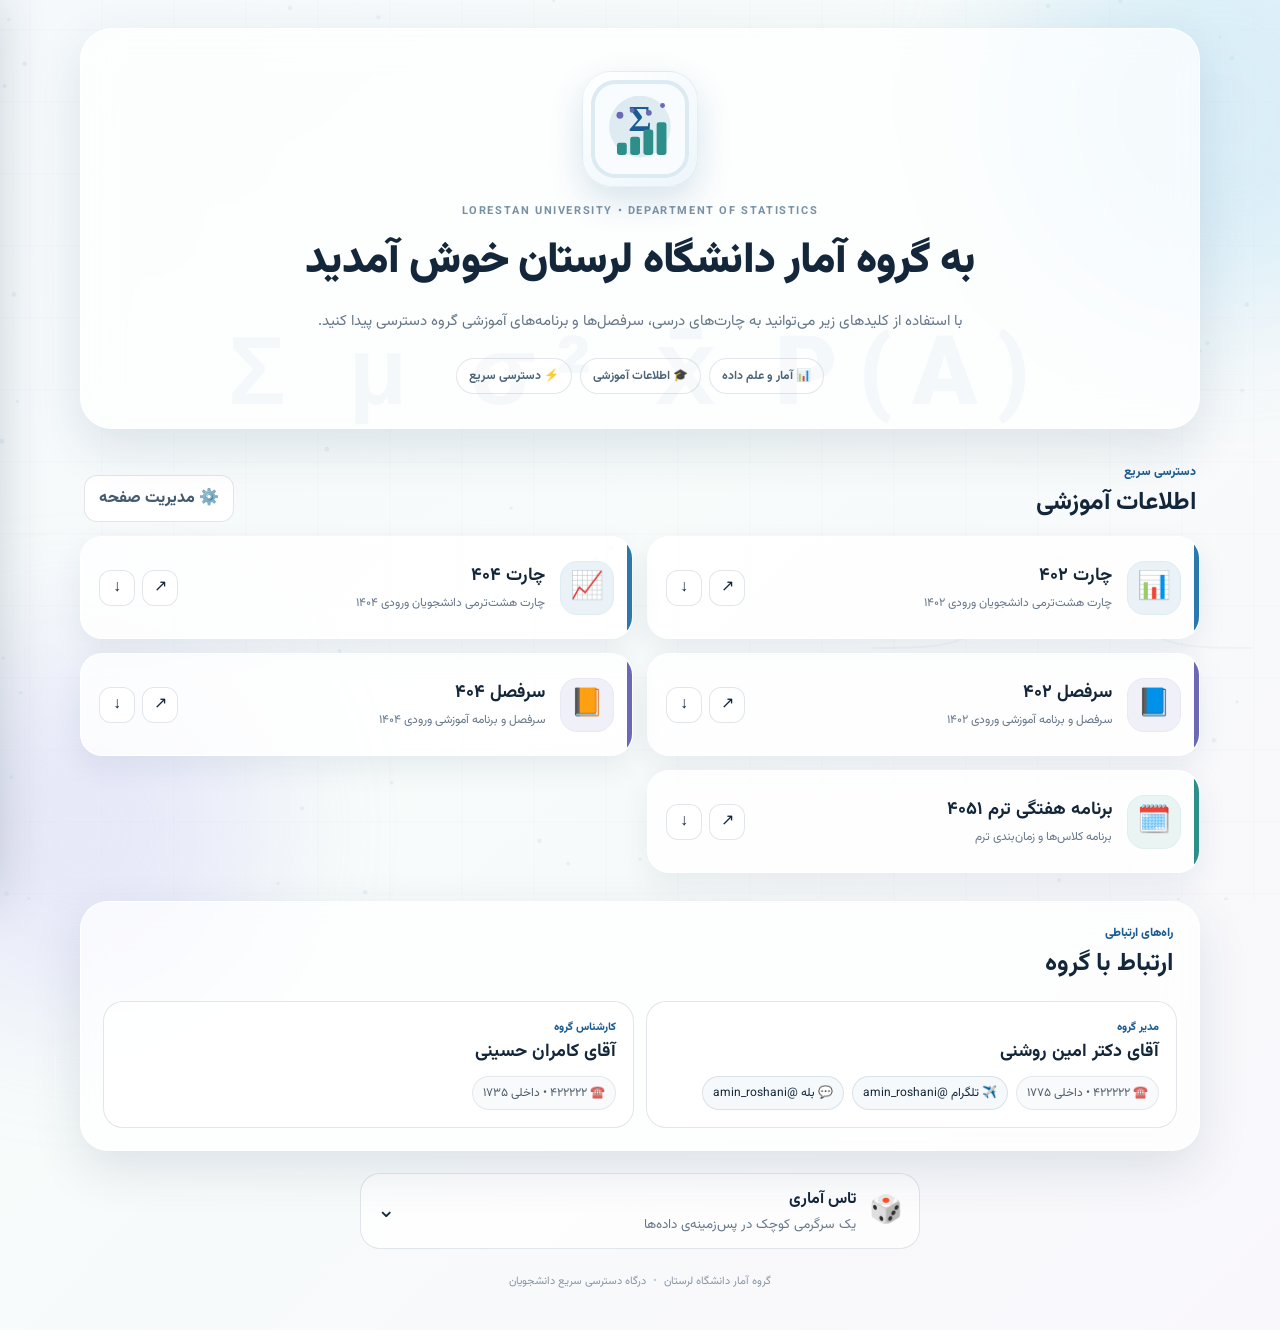
==== index.html @ 7fa40eb5 "Add files via upload" ====
<!doctype html>
<html lang="fa" dir="rtl">
<head>
  <meta charset="utf-8" />
  <meta name="viewport" content="width=device-width,initial-scale=1" />
  <meta name="theme-color" content="#173d67" />
  <meta name="description" content="درگاه اطلاعات آموزشی گروه آمار دانشگاه لرستان" />
  <title>گروه آمار دانشگاه لرستان</title>
  <link rel="icon" href="assets/favicon.svg" type="image/svg+xml" />
  <link rel="preconnect" href="https://fonts.googleapis.com">
  <link rel="preconnect" href="https://fonts.gstatic.com" crossorigin>
  <link href="https://fonts.googleapis.com/css2?family=Vazirmatn:wght@300;400;500;600;700;800;900&display=swap" rel="stylesheet">
  <link rel="stylesheet" href="assets/style.css" />
</head>
<body>
  <canvas id="stats-bg" aria-hidden="true"></canvas>
  <div class="ambient ambient-a"></div>
  <div class="ambient ambient-b"></div>

  <main class="shell">
    <section class="hero glass">
      <div class="logo-wrap" aria-label="لوگوی گروه آمار">
        <img id="site-logo" src="assets/logo-statistics.svg" alt="لوگوی گروه آمار دانشگاه لرستان" />
      </div>
      <div class="eyebrow">LORESTAN UNIVERSITY • DEPARTMENT OF STATISTICS</div>
      <h1 id="site-title">به گروه آمار دانشگاه لرستان خوش آمدید</h1>
      <p id="site-intro">با استفاده از کلیدهای زیر می‌توانید به چارت‌های درسی، سرفصل‌ها و برنامه‌های آموزشی گروه دسترسی پیدا کنید.</p>
      <div class="hero-badges">
        <span>📊 آمار و علم داده</span>
        <span>🎓 اطلاعات آموزشی</span>
        <span>⚡ دسترسی سریع</span>
      </div>
    </section>

    <section class="resource-section" aria-labelledby="resources-heading">
      <div class="section-heading">
        <div>
          <span class="section-kicker">دسترسی سریع</span>
          <h2 id="resources-heading">اطلاعات آموزشی</h2>
        </div>
        <button class="soft-btn" id="edit-mode-btn" type="button" title="ویرایش محلی صفحه">⚙️ مدیریت صفحه</button>
      </div>
      <div class="resource-grid" id="resource-grid"></div>
    </section>

    <section class="contact-section glass" aria-labelledby="contact-heading">
      <div class="section-heading compact">
        <div>
          <span class="section-kicker">راه‌های ارتباطی</span>
          <h2 id="contact-heading">ارتباط با گروه</h2>
        </div>
      </div>
      <div class="contact-grid" id="contact-grid"></div>
    </section>

    <section class="micro-section">
      <button class="dice-card" id="dice-toggle" type="button" aria-expanded="false">
        <span class="dice-icon">🎲</span>
        <span><strong>تاس آماری</strong><small>یک سرگرمی کوچک در پس‌زمینه‌ی داده‌ها</small></span>
        <span class="dice-chevron">⌄</span>
      </button>
      <div class="dice-panel" id="dice-panel" hidden>
        <div class="dice-result">
          <div class="die" id="die-face">⚄</div>
          <div><strong id="dice-number">۵</strong><span>آخرین پرتاب</span></div>
        </div>
        <button class="primary-btn" id="roll-dice" type="button">پرتاب تاس</button>
        <div class="dice-bars" id="dice-bars" aria-label="فراوانی نتایج تاس"></div>
      </div>
    </section>

    <footer>
      <span>گروه آمار دانشگاه لرستان</span>
      <span class="dot">•</span>
      <span>درگاه دسترسی سریع دانشجویان</span>
    </footer>
  </main>

  <div class="modal-backdrop" id="editor-backdrop" hidden></div>
  <aside class="editor" id="editor-panel" aria-hidden="true" aria-label="ویرایشگر صفحه">
    <div class="editor-head">
      <div><span class="section-kicker">ویرایش محلی</span><h2>مدیریت صفحه</h2></div>
      <button class="icon-btn" id="close-editor" type="button" aria-label="بستن">✕</button>
    </div>
    <div class="editor-note">تغییرات این بخش فقط در مرورگر شما ذخیره می‌شود. برای انتشار عمومی، فایل تنظیمات را خروجی بگیرید و در GitHub جایگزین کنید.</div>

    <div class="editor-tabs">
      <button class="tab active" data-tab="links" type="button">کلیدها</button>
      <button class="tab" data-tab="texts" type="button">متن و تماس</button>
      <button class="tab" data-tab="publish" type="button">انتشار</button>
    </div>

    <div class="editor-tab active" data-pane="links">
      <div class="editor-toolbar"><button class="primary-btn" id="add-link" type="button">＋ افزودن کلید</button></div>
      <div id="editor-link-list" class="editor-link-list"></div>
    </div>

    <div class="editor-tab" data-pane="texts">
      <label>عنوان اصلی<input id="edit-title" type="text" /></label>
      <label>متن معرفی<textarea id="edit-intro" rows="3"></textarea></label>
      <div id="editor-contacts"></div>
      <button class="primary-btn" id="save-texts" type="button">ذخیره متن‌ها</button>
    </div>

    <div class="editor-tab" data-pane="publish">
      <div class="publish-box">
        <h3>خروجی برای GitHub</h3>
        <p>پس از ویرایش، فایل تنظیمات جدید را دانلود کنید و آن را جایگزین <code>data/portal-config.js</code> کنید.</p>
        <button class="primary-btn" id="export-config" type="button">⬇️ دانلود portal-config.js</button>
        <button class="soft-btn full" id="reset-local" type="button">↺ بازگشت به نسخه اصلی</button>
      </div>
    </div>
  </aside>

  <dialog id="link-dialog" class="link-dialog">
    <form method="dialog" id="link-form">
      <div class="dialog-head"><h3 id="dialog-title">افزودن کلید</h3><button class="icon-btn" value="cancel" type="submit">✕</button></div>
      <input id="link-id" type="hidden" />
      <label>عنوان کلید<input id="link-title" required type="text" placeholder="مثلاً چارت ۴۰۶" /></label>
      <label>توضیح کوتاه<input id="link-subtitle" type="text" placeholder="مثلاً برنامه درسی هشت‌ترمی" /></label>
      <div class="form-row">
        <label>نماد<input id="link-icon" type="text" maxlength="3" placeholder="📊" /></label>
        <label>نوع فایل<select id="link-kind"><option value="chart">چارت</option><option value="book">سرفصل</option><option value="calendar">برنامه</option><option value="file">فایل</option></select></label>
      </div>
      <label>مسیر یا لینک فایل<input id="link-url" required type="text" placeholder="files/example.pdf" /></label>
      <label class="check"><input id="link-download" type="checkbox" /> دکمه دانلود مستقیم هم نمایش داده شود</label>
      <div class="dialog-actions"><button class="soft-btn" value="cancel" type="submit">انصراف</button><button class="primary-btn" id="save-link" value="default" type="button">ذخیره</button></div>
    </form>
  </dialog>

  <script src="data/portal-config.js"></script>
  <script src="assets/app.js"></script>
</body>
</html>
---- assets/style.css ----
:root{
  --ink:#13263a;--muted:#667789;--line:rgba(22,55,86,.12);--glass:rgba(255,255,255,.72);
  --blue:#1a5c91;--blue2:#2a78ad;--teal:#2e8f8a;--violet:#6b68b5;--shadow:0 18px 50px rgba(28,61,91,.12);
}
*{box-sizing:border-box}html{scroll-behavior:smooth}body{margin:0;min-height:100vh;font-family:"Vazirmatn",Tahoma,sans-serif;color:var(--ink);background:linear-gradient(135deg,#f5f9fc 0%,#f7fbfa 46%,#f9f7fc 100%);overflow-x:hidden}
button,input,textarea,select{font:inherit}button{cursor:pointer}a{color:inherit;text-decoration:none}
#stats-bg{position:fixed;inset:0;width:100%;height:100%;pointer-events:none;opacity:.28;z-index:-3}.ambient{position:fixed;border-radius:50%;filter:blur(70px);z-index:-2;pointer-events:none;opacity:.34}.ambient-a{width:420px;height:420px;background:#a4d8f5;right:-150px;top:-100px}.ambient-b{width:360px;height:360px;background:#c9c7f6;left:-100px;bottom:-110px}
.shell{width:min(1120px,calc(100% - 32px));margin:auto;padding:28px 0 36px}.glass{background:var(--glass);border:1px solid rgba(255,255,255,.9);box-shadow:var(--shadow);backdrop-filter:blur(18px);-webkit-backdrop-filter:blur(18px)}
.hero{position:relative;overflow:hidden;text-align:center;border-radius:32px;padding:42px 28px 34px}.hero:after{content:"Σ   μ   σ²   x̄   P(A)";position:absolute;font-weight:900;font-size:96px;color:rgba(26,92,145,.035);letter-spacing:20px;left:50%;bottom:-28px;transform:translateX(-50%);white-space:nowrap;pointer-events:none}.logo-wrap{width:116px;height:116px;margin:0 auto 16px;padding:8px;background:linear-gradient(145deg,#fff,#edf6fb);border-radius:29px;box-shadow:0 14px 34px rgba(26,92,145,.16);border:1px solid rgba(26,92,145,.08)}.logo-wrap img{width:100%;height:100%;display:block}.eyebrow{direction:ltr;font-size:11px;letter-spacing:1.6px;font-weight:700;color:#7890a3;margin-bottom:8px}.hero h1{font-size:clamp(26px,4vw,43px);margin:0;font-weight:900;letter-spacing:-.8px}.hero p{max-width:730px;margin:12px auto 0;line-height:2;color:var(--muted);font-size:15px}.hero-badges{display:flex;justify-content:center;gap:8px;flex-wrap:wrap;margin-top:21px}.hero-badges span{background:rgba(255,255,255,.78);border:1px solid var(--line);padding:8px 12px;border-radius:999px;font-size:12px;font-weight:700;color:#4c6478}
.resource-section{margin-top:34px}.section-heading{display:flex;align-items:end;justify-content:space-between;gap:18px;margin:0 4px 14px}.section-heading.compact{margin-bottom:18px}.section-kicker{display:block;color:var(--blue);font-size:12px;font-weight:800;margin-bottom:2px}.section-heading h2{margin:0;font-size:25px}.resource-grid{display:grid;grid-template-columns:repeat(2,minmax(0,1fr));gap:14px}.resource-card{position:relative;overflow:hidden;display:grid;grid-template-columns:auto 1fr auto;align-items:center;gap:15px;background:rgba(255,255,255,.82);border:1px solid rgba(255,255,255,.95);box-shadow:0 12px 30px rgba(25,66,99,.08);border-radius:22px;padding:18px;min-height:103px;transition:.22s ease}.resource-card:hover{transform:translateY(-3px);box-shadow:0 18px 40px rgba(25,66,99,.14);border-color:rgba(42,120,173,.18)}.resource-card:before{content:"";position:absolute;right:0;top:0;bottom:0;width:5px;background:var(--accent,var(--blue))}.resource-icon{width:54px;height:54px;border-radius:17px;display:grid;place-items:center;font-size:27px;background:color-mix(in srgb,var(--accent,var(--blue)) 10%,white);border:1px solid color-mix(in srgb,var(--accent,var(--blue)) 15%,white)}.resource-copy strong{display:block;font-size:18px;margin-bottom:3px}.resource-copy span{display:block;color:var(--muted);font-size:12px;line-height:1.7}.resource-actions{display:flex;gap:7px}.round-link{width:36px;height:36px;border-radius:12px;display:grid;place-items:center;background:#fff;border:1px solid var(--line);transition:.2s}.round-link:hover{background:#eef6fb;color:var(--blue)}.edit-chip{position:absolute;left:10px;top:10px;display:none;gap:5px}.editing .edit-chip{display:flex}.chip-btn{border:0;border-radius:9px;padding:4px 7px;background:#fff;box-shadow:0 6px 15px rgba(0,0,0,.08)}
.soft-btn,.primary-btn,.icon-btn{border:0;border-radius:13px;padding:10px 14px;font-weight:800}.soft-btn{background:#fff;border:1px solid var(--line);color:#425b70}.soft-btn:hover{background:#f2f7fa}.primary-btn{background:linear-gradient(135deg,var(--blue),var(--blue2));color:#fff;box-shadow:0 8px 20px rgba(26,92,145,.2)}.icon-btn{width:38px;height:38px;padding:0;background:#f4f7f9;color:#52697b}.full{width:100%;margin-top:9px}
.contact-section{margin-top:28px;border-radius:28px;padding:22px}.contact-grid{display:grid;grid-template-columns:repeat(2,minmax(0,1fr));gap:12px}.contact-card{background:rgba(255,255,255,.72);border:1px solid var(--line);border-radius:20px;padding:17px}.contact-role{font-size:11px;color:var(--blue);font-weight:800}.contact-card h3{margin:2px 0 10px;font-size:18px}.contact-lines{display:flex;gap:8px;flex-wrap:wrap}.contact-pill{display:inline-flex;align-items:center;gap:7px;border-radius:999px;padding:7px 10px;background:#f6f9fb;border:1px solid var(--line);font-size:12px}.contact-pill:hover{background:#edf5fa}.contact-pill.disabled{opacity:.75;cursor:default}
.micro-section{margin:22px auto 0;max-width:560px}.dice-card{width:100%;display:grid;grid-template-columns:auto 1fr auto;align-items:center;gap:13px;border:1px solid var(--line);border-radius:20px;background:rgba(255,255,255,.7);padding:13px 16px;text-align:right;color:var(--ink)}.dice-icon{font-size:27px}.dice-card strong,.dice-card small{display:block}.dice-card small{color:var(--muted);margin-top:2px}.dice-chevron{font-size:22px}.dice-panel{margin-top:8px;background:#fff;border:1px solid var(--line);border-radius:20px;padding:15px;box-shadow:var(--shadow)}.dice-result{display:flex;justify-content:center;align-items:center;gap:14px;margin-bottom:10px}.die{font-size:49px}.dice-result strong{font-size:30px;display:block;line-height:1}.dice-result span{font-size:11px;color:var(--muted)}.dice-bars{display:grid;grid-template-columns:repeat(6,1fr);align-items:end;gap:5px;height:58px;margin-top:12px}.dice-bar{display:flex;flex-direction:column;justify-content:end;align-items:center;height:100%;gap:3px}.dice-bar i{width:100%;max-width:27px;border-radius:6px 6px 2px 2px;background:linear-gradient(var(--teal),#72bbb7);min-height:3px}.dice-bar b{font-size:10px;color:var(--muted)}
footer{display:flex;justify-content:center;align-items:center;gap:7px;flex-wrap:wrap;color:#8796a4;font-size:11px;padding:24px 8px 4px}.dot{opacity:.5}
.modal-backdrop{position:fixed;inset:0;background:rgba(11,24,37,.28);backdrop-filter:blur(3px);z-index:50}.editor{position:fixed;z-index:60;top:0;left:0;width:min(440px,94vw);height:100vh;background:#f8fafb;box-shadow:14px 0 50px rgba(10,35,56,.2);padding:20px;transform:translateX(-104%);transition:.25s;overflow:auto}.editor.open{transform:none}.editor-head{display:flex;align-items:center;justify-content:space-between}.editor-head h2{margin:0}.editor-note{font-size:11px;color:#6d7e8c;background:#edf4f8;border:1px solid #d9e8f1;border-radius:14px;padding:10px;margin:14px 0}.editor-tabs{display:grid;grid-template-columns:repeat(3,1fr);gap:6px;background:#edf2f5;padding:4px;border-radius:14px}.tab{border:0;background:transparent;border-radius:10px;padding:8px;font-weight:700;color:#647685}.tab.active{background:#fff;color:var(--blue);box-shadow:0 3px 12px rgba(0,0,0,.06)}.editor-tab{display:none;padding-top:14px}.editor-tab.active{display:block}.editor-toolbar{display:flex;justify-content:flex-start;margin-bottom:10px}.editor-link-list{display:grid;gap:8px}.editor-link{display:grid;grid-template-columns:1fr auto;gap:8px;align-items:center;background:#fff;border:1px solid var(--line);border-radius:14px;padding:10px}.editor-link strong{display:block}.editor-link span{font-size:10px;color:var(--muted);direction:ltr;text-align:right}.editor-link-actions{display:flex;gap:5px}.editor label,.link-dialog label{display:block;font-size:12px;font-weight:800;color:#52697a;margin:10px 0}.editor input,.editor textarea,.link-dialog input,.link-dialog select{width:100%;border:1px solid #dce5eb;background:#fff;border-radius:11px;padding:10px;color:var(--ink);outline:none;margin-top:5px}.editor input:focus,.editor textarea:focus,.link-dialog input:focus,.link-dialog select:focus{border-color:#8dbbd7;box-shadow:0 0 0 3px rgba(42,120,173,.08)}.contact-edit{border-top:1px solid var(--line);padding-top:7px;margin-top:12px}.publish-box{background:#fff;border:1px solid var(--line);border-radius:16px;padding:14px}.publish-box h3{margin-top:0}.publish-box p{color:var(--muted);font-size:12px;line-height:1.8}.publish-box code{direction:ltr;display:inline-block;background:#f2f5f7;padding:2px 5px;border-radius:5px}
.link-dialog{width:min(480px,94vw);border:0;border-radius:22px;padding:0;box-shadow:0 24px 70px rgba(0,0,0,.24);direction:rtl}.link-dialog::backdrop{background:rgba(11,24,37,.35);backdrop-filter:blur(4px)}.link-dialog form{padding:18px}.dialog-head{display:flex;align-items:center;justify-content:space-between}.dialog-head h3{margin:0}.form-row{display:grid;grid-template-columns:1fr 2fr;gap:8px}.check{display:flex!important;align-items:center;gap:8px}.check input{width:auto!important;margin:0!important}.dialog-actions{display:flex;justify-content:flex-end;gap:7px;margin-top:16px}
@media(max-width:720px){.shell{width:min(100% - 20px,1120px);padding-top:10px}.hero{padding:28px 18px 25px;border-radius:24px}.logo-wrap{width:94px;height:94px}.resource-grid,.contact-grid{grid-template-columns:1fr}.section-heading{align-items:center}.resource-card{min-height:92px;padding:15px}.resource-icon{width:48px;height:48px}.resource-copy strong{font-size:16px}.hero-badges span:nth-child(2){display:none}.editor{width:96vw}.eyebrow{font-size:9px;letter-spacing:.9px}.contact-section{padding:16px}}
@media(prefers-reduced-motion:reduce){*{scroll-behavior:auto!important;transition:none!important}#stats-bg{display:none}}
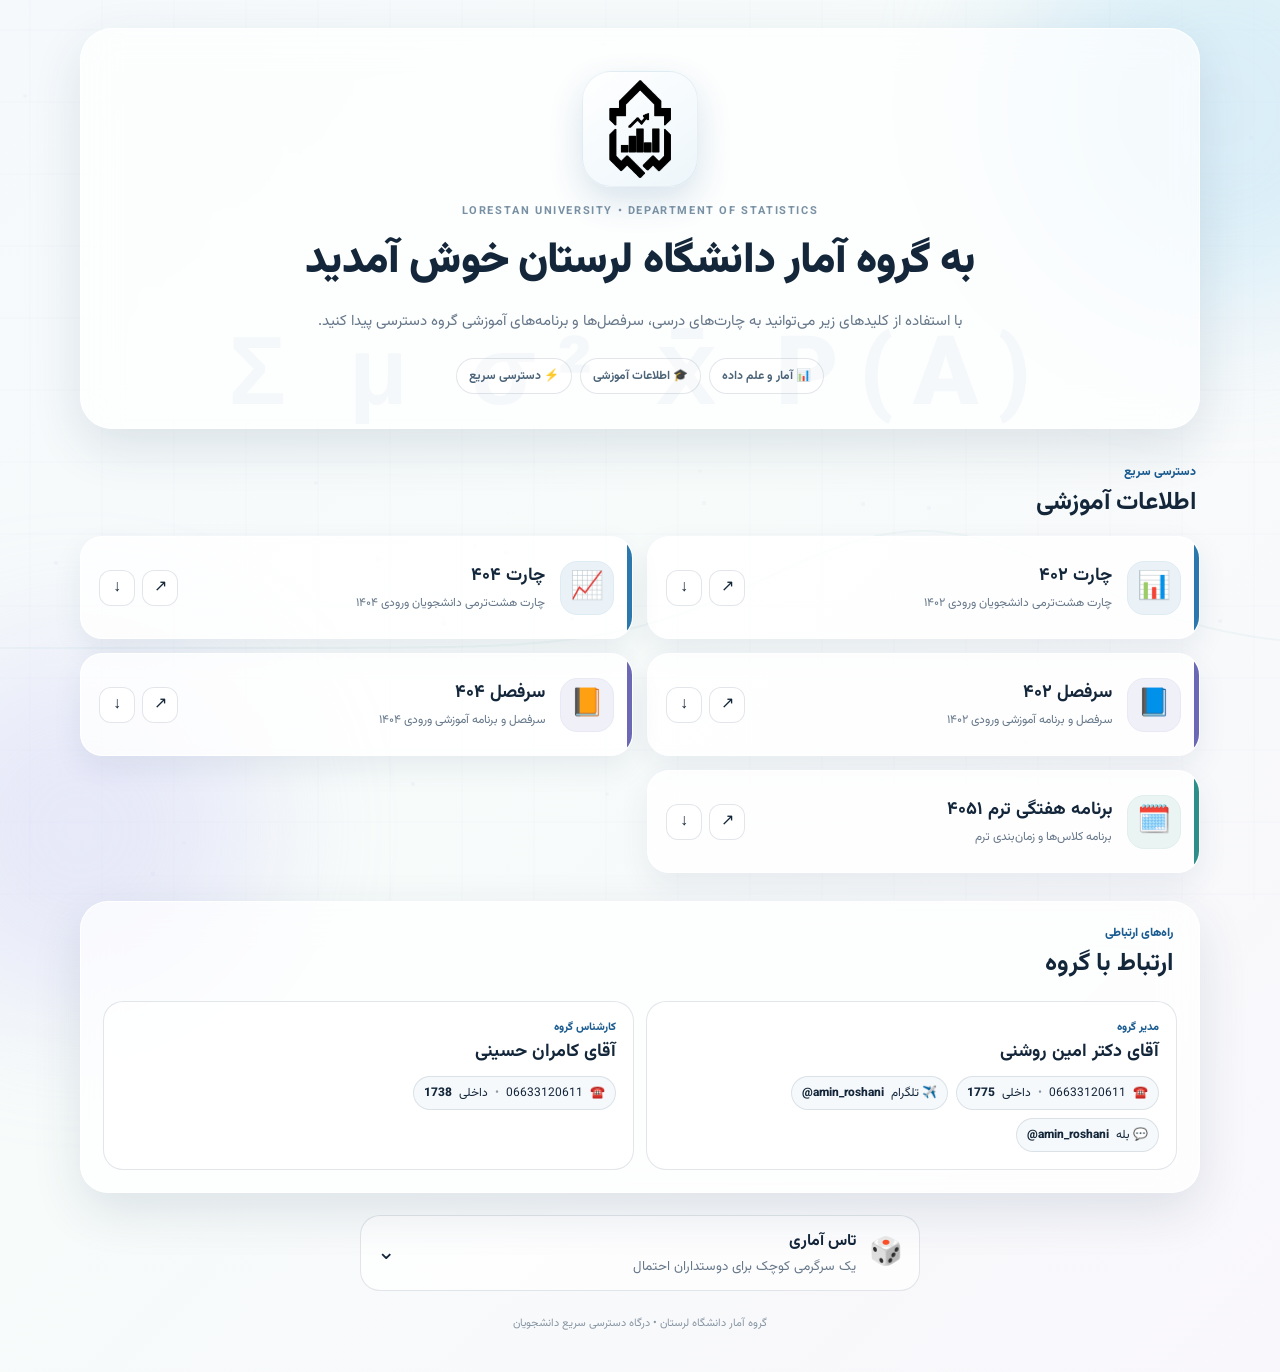
==== commit 5d54d50c: "Add files via upload" ====
--- a/index.html
+++ b/index.html
@@ -3,10 +3,10 @@
 <head>
   <meta charset="utf-8" />
   <meta name="viewport" content="width=device-width,initial-scale=1" />
-  <meta name="theme-color" content="#173d67" />
+  <meta name="theme-color" content="#153c61" />
   <meta name="description" content="درگاه اطلاعات آموزشی گروه آمار دانشگاه لرستان" />
   <title>گروه آمار دانشگاه لرستان</title>
-  <link rel="icon" href="assets/favicon.svg" type="image/svg+xml" />
+  <link rel="icon" href="assets/group-logo-mark.png" type="image/png" />
   <link rel="preconnect" href="https://fonts.googleapis.com">
   <link rel="preconnect" href="https://fonts.gstatic.com" crossorigin>
   <link href="https://fonts.googleapis.com/css2?family=Vazirmatn:wght@300;400;500;600;700;800;900&display=swap" rel="stylesheet">
@@ -20,12 +20,12 @@
   <main class="shell">
     <section class="hero glass">
       <div class="logo-wrap" aria-label="لوگوی گروه آمار">
-        <img id="site-logo" src="assets/logo-statistics.svg" alt="لوگوی گروه آمار دانشگاه لرستان" />
+        <img id="site-logo" src="assets/group-logo-mark.png" alt="لوگوی گروه آمار دانشگاه لرستان" />
       </div>
       <div class="eyebrow">LORESTAN UNIVERSITY • DEPARTMENT OF STATISTICS</div>
       <h1 id="site-title">به گروه آمار دانشگاه لرستان خوش آمدید</h1>
       <p id="site-intro">با استفاده از کلیدهای زیر می‌توانید به چارت‌های درسی، سرفصل‌ها و برنامه‌های آموزشی گروه دسترسی پیدا کنید.</p>
-      <div class="hero-badges">
+      <div class="hero-badges" aria-label="موضوعات درگاه">
         <span>📊 آمار و علم داده</span>
         <span>🎓 اطلاعات آموزشی</span>
         <span>⚡ دسترسی سریع</span>
@@ -38,7 +38,6 @@
           <span class="section-kicker">دسترسی سریع</span>
           <h2 id="resources-heading">اطلاعات آموزشی</h2>
         </div>
-        <button class="soft-btn" id="edit-mode-btn" type="button" title="ویرایش محلی صفحه">⚙️ مدیریت صفحه</button>
       </div>
       <div class="resource-grid" id="resource-grid"></div>
     </section>
@@ -56,7 +55,7 @@
     <section class="micro-section">
       <button class="dice-card" id="dice-toggle" type="button" aria-expanded="false">
         <span class="dice-icon">🎲</span>
-        <span><strong>تاس آماری</strong><small>یک سرگرمی کوچک در پس‌زمینه‌ی داده‌ها</small></span>
+        <span><strong>تاس آماری</strong><small>یک سرگرمی کوچک برای دوستداران احتمال</small></span>
         <span class="dice-chevron">⌄</span>
       </button>
       <div class="dice-panel" id="dice-panel" hidden>
@@ -69,64 +68,8 @@
       </div>
     </section>
 
-    <footer>
-      <span>گروه آمار دانشگاه لرستان</span>
-      <span class="dot">•</span>
-      <span>درگاه دسترسی سریع دانشجویان</span>
-    </footer>
+    <footer id="site-footer">گروه آمار دانشگاه لرستان • درگاه دسترسی سریع دانشجویان</footer>
   </main>
-
-  <div class="modal-backdrop" id="editor-backdrop" hidden></div>
-  <aside class="editor" id="editor-panel" aria-hidden="true" aria-label="ویرایشگر صفحه">
-    <div class="editor-head">
-      <div><span class="section-kicker">ویرایش محلی</span><h2>مدیریت صفحه</h2></div>
-      <button class="icon-btn" id="close-editor" type="button" aria-label="بستن">✕</button>
-    </div>
-    <div class="editor-note">تغییرات این بخش فقط در مرورگر شما ذخیره می‌شود. برای انتشار عمومی، فایل تنظیمات را خروجی بگیرید و در GitHub جایگزین کنید.</div>
-
-    <div class="editor-tabs">
-      <button class="tab active" data-tab="links" type="button">کلیدها</button>
-      <button class="tab" data-tab="texts" type="button">متن و تماس</button>
-      <button class="tab" data-tab="publish" type="button">انتشار</button>
-    </div>
-
-    <div class="editor-tab active" data-pane="links">
-      <div class="editor-toolbar"><button class="primary-btn" id="add-link" type="button">＋ افزودن کلید</button></div>
-      <div id="editor-link-list" class="editor-link-list"></div>
-    </div>
-
-    <div class="editor-tab" data-pane="texts">
-      <label>عنوان اصلی<input id="edit-title" type="text" /></label>
-      <label>متن معرفی<textarea id="edit-intro" rows="3"></textarea></label>
-      <div id="editor-contacts"></div>
-      <button class="primary-btn" id="save-texts" type="button">ذخیره متن‌ها</button>
-    </div>
-
-    <div class="editor-tab" data-pane="publish">
-      <div class="publish-box">
-        <h3>خروجی برای GitHub</h3>
-        <p>پس از ویرایش، فایل تنظیمات جدید را دانلود کنید و آن را جایگزین <code>data/portal-config.js</code> کنید.</p>
-        <button class="primary-btn" id="export-config" type="button">⬇️ دانلود portal-config.js</button>
-        <button class="soft-btn full" id="reset-local" type="button">↺ بازگشت به نسخه اصلی</button>
-      </div>
-    </div>
-  </aside>
-
-  <dialog id="link-dialog" class="link-dialog">
-    <form method="dialog" id="link-form">
-      <div class="dialog-head"><h3 id="dialog-title">افزودن کلید</h3><button class="icon-btn" value="cancel" type="submit">✕</button></div>
-      <input id="link-id" type="hidden" />
-      <label>عنوان کلید<input id="link-title" required type="text" placeholder="مثلاً چارت ۴۰۶" /></label>
-      <label>توضیح کوتاه<input id="link-subtitle" type="text" placeholder="مثلاً برنامه درسی هشت‌ترمی" /></label>
-      <div class="form-row">
-        <label>نماد<input id="link-icon" type="text" maxlength="3" placeholder="📊" /></label>
-        <label>نوع فایل<select id="link-kind"><option value="chart">چارت</option><option value="book">سرفصل</option><option value="calendar">برنامه</option><option value="file">فایل</option></select></label>
-      </div>
-      <label>مسیر یا لینک فایل<input id="link-url" required type="text" placeholder="files/example.pdf" /></label>
-      <label class="check"><input id="link-download" type="checkbox" /> دکمه دانلود مستقیم هم نمایش داده شود</label>
-      <div class="dialog-actions"><button class="soft-btn" value="cancel" type="submit">انصراف</button><button class="primary-btn" id="save-link" value="default" type="button">ذخیره</button></div>
-    </form>
-  </dialog>
 
   <script src="data/portal-config.js"></script>
   <script src="assets/app.js"></script>
--- a/assets/style.css
+++ b/assets/style.css
@@ -16,3 +16,9 @@
 .link-dialog{width:min(480px,94vw);border:0;border-radius:22px;padding:0;box-shadow:0 24px 70px rgba(0,0,0,.24);direction:rtl}.link-dialog::backdrop{background:rgba(11,24,37,.35);backdrop-filter:blur(4px)}.link-dialog form{padding:18px}.dialog-head{display:flex;align-items:center;justify-content:space-between}.dialog-head h3{margin:0}.form-row{display:grid;grid-template-columns:1fr 2fr;gap:8px}.check{display:flex!important;align-items:center;gap:8px}.check input{width:auto!important;margin:0!important}.dialog-actions{display:flex;justify-content:flex-end;gap:7px;margin-top:16px}
 @media(max-width:720px){.shell{width:min(100% - 20px,1120px);padding-top:10px}.hero{padding:28px 18px 25px;border-radius:24px}.logo-wrap{width:94px;height:94px}.resource-grid,.contact-grid{grid-template-columns:1fr}.section-heading{align-items:center}.resource-card{min-height:92px;padding:15px}.resource-icon{width:48px;height:48px}.resource-copy strong{font-size:16px}.hero-badges span:nth-child(2){display:none}.editor{width:96vw}.eyebrow{font-size:9px;letter-spacing:.9px}.contact-section{padding:16px}}
 @media(prefers-reduced-motion:reduce){*{scroll-behavior:auto!important;transition:none!important}#stats-bg{display:none}}
+/* Public portal refinements */
+.logo-wrap img{object-fit:contain;object-position:center}
+.stretched-link{position:relative;z-index:1}
+.resource-actions{position:relative;z-index:2}
+.contact-pill b{font-weight:800}.phone-pill{direction:rtl}.phone-pill .sep{opacity:.45}
+@media(max-width:520px){.contact-pill{width:100%;justify-content:center}.hero:after{font-size:58px}}
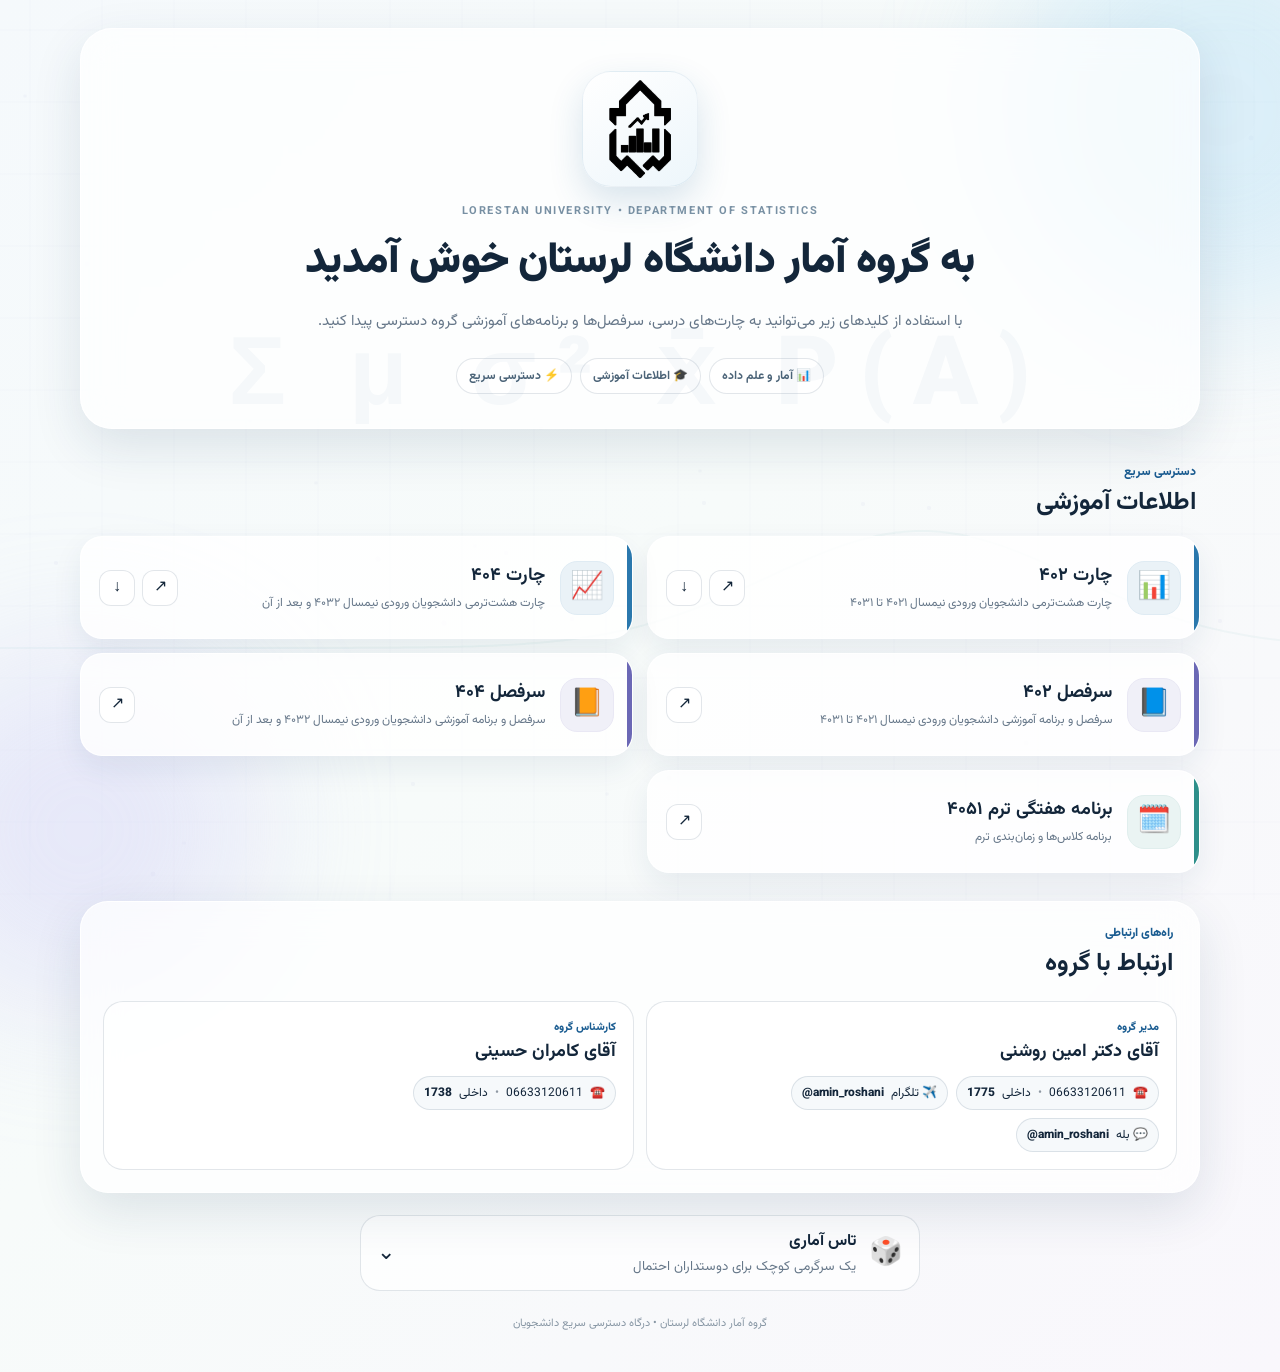
==== commit 80b4c22c: "Add files via upload" ====
--- a/index.html
+++ b/index.html
@@ -71,7 +71,22 @@
     <footer id="site-footer">گروه آمار دانشگاه لرستان • درگاه دسترسی سریع دانشجویان</footer>
   </main>
 
-  <script src="data/portal-config.js"></script>
-  <script src="assets/app.js"></script>
+  <script>
+  // بارگذاری تنظیمات و برنامه با cache-busting تا تغییرات GitHub بلافاصله بعد از Refresh دیده شوند.
+  (() => {
+    const stamp = Date.now();
+    const cfg = document.createElement('script');
+    cfg.src = `data/portal-config.js?v=${stamp}`;
+    cfg.onload = () => {
+      const app = document.createElement('script');
+      app.src = `assets/app.js?v=${stamp}`;
+      document.body.appendChild(app);
+    };
+    cfg.onerror = () => {
+      document.body.insertAdjacentHTML('beforeend','<p style="text-align:center;color:#a33">خطا در بارگذاری تنظیمات سایت.</p>');
+    };
+    document.body.appendChild(cfg);
+  })();
+  </script>
 </body>
 </html>
